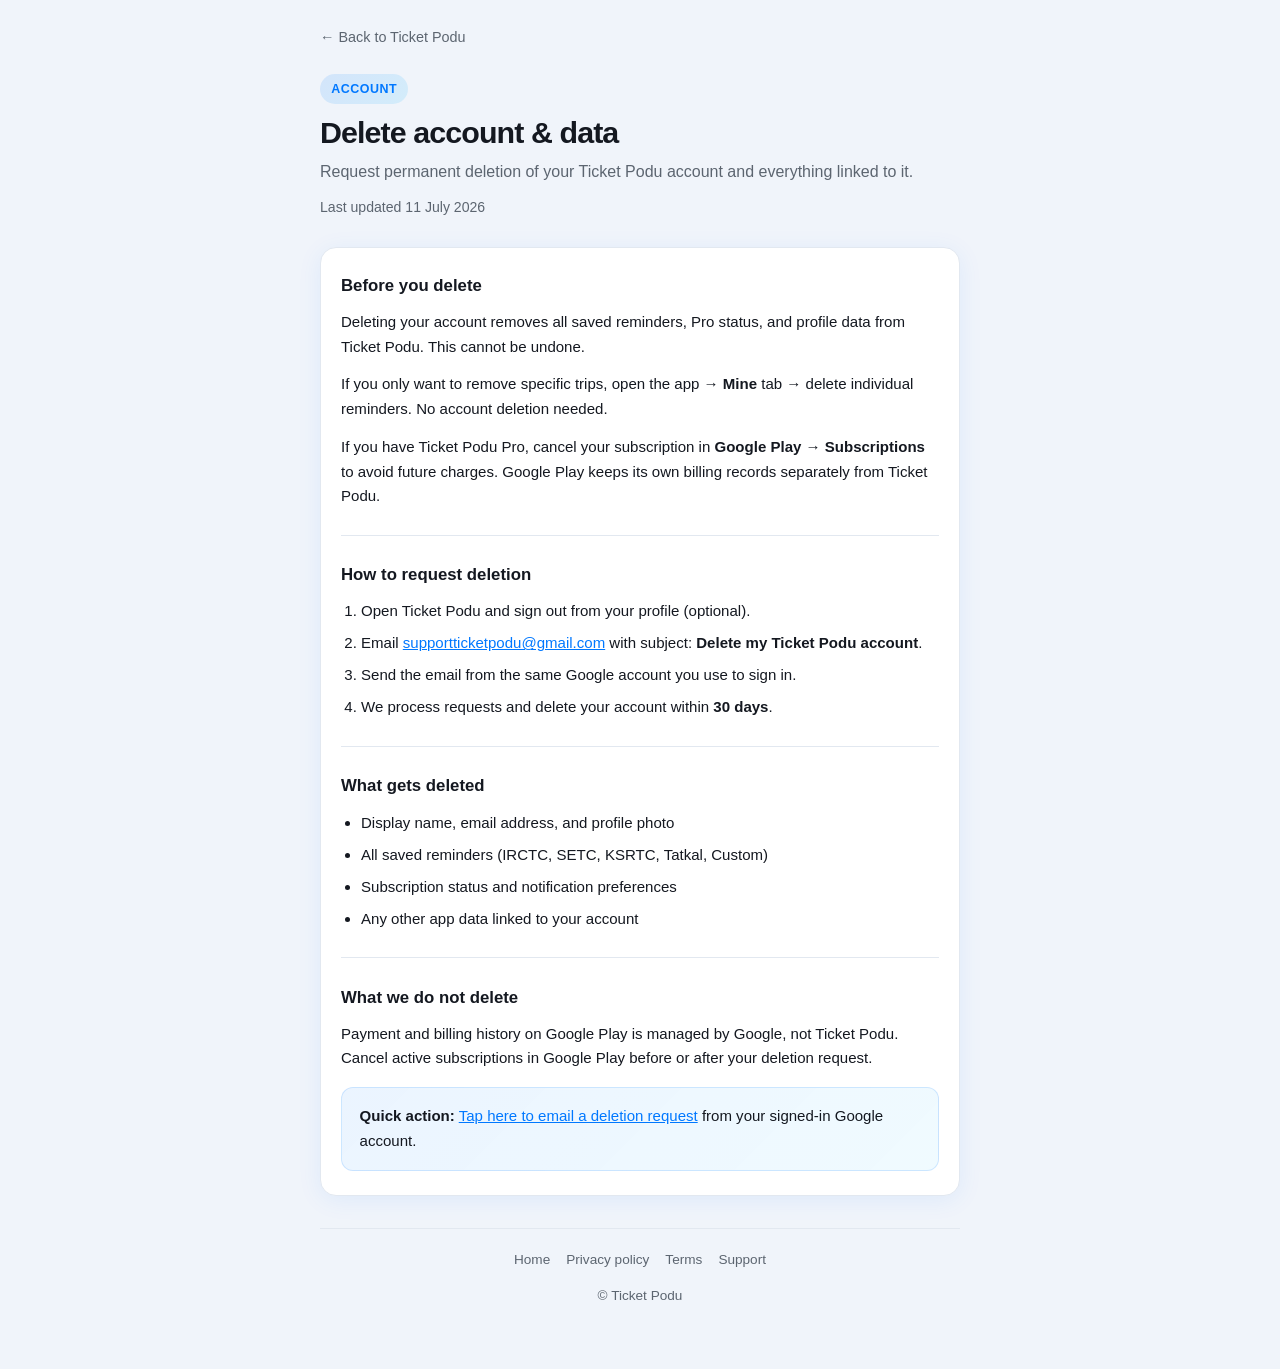
==== delete-account.html @ 162ccf52 "Split into separate pages for privacy, terms, delete account, and support. Home hub links to dedicat" ====
<!DOCTYPE html>
<html lang="en">
<head>
  <meta charset="UTF-8">
  <meta name="viewport" content="width=device-width, initial-scale=1.0">
  <meta name="description" content="How to delete your Ticket Podu account and associated data.">
  <title>Delete Account &amp; Data — Ticket Podu</title>
  <link rel="stylesheet" href="styles.css">
</head>
<body>
  <main class="wrap">
    <div class="top-bar">
      <a class="back-link" href="index.html">← Back to Ticket Podu</a>
    </div>

    <header class="page-hero">
      <span class="label">Account</span>
      <h1>Delete account &amp; data</h1>
      <p class="lead">
        Request permanent deletion of your Ticket Podu account and everything linked to it.
      </p>
      <p class="updated">Last updated 11 July 2026</p>
    </header>

    <article class="article">
      <section>
        <h2>Before you delete</h2>
        <p>
          Deleting your account removes all saved reminders, Pro status, and profile
          data from Ticket Podu. This cannot be undone.
        </p>
        <p>
          If you only want to remove specific trips, open the app → <strong>Mine</strong>
          tab → delete individual reminders. No account deletion needed.
        </p>
        <p>
          If you have Ticket Podu Pro, cancel your subscription in
          <strong>Google Play → Subscriptions</strong> to avoid future charges.
          Google Play keeps its own billing records separately from Ticket Podu.
        </p>
      </section>

      <section>
        <h2>How to request deletion</h2>
        <ol>
          <li>Open Ticket Podu and sign out from your profile (optional).</li>
          <li>
            Email
            <a href="mailto:supportticketpodu@gmail.com?subject=Delete%20my%20Ticket%20Podu%20account">supportticketpodu@gmail.com</a>
            with subject: <strong>Delete my Ticket Podu account</strong>.
          </li>
          <li>Send the email from the same Google account you use to sign in.</li>
          <li>We process requests and delete your account within <strong>30 days</strong>.</li>
        </ol>
      </section>

      <section>
        <h2>What gets deleted</h2>
        <ul>
          <li>Display name, email address, and profile photo</li>
          <li>All saved reminders (IRCTC, SETC, KSRTC, Tatkal, Custom)</li>
          <li>Subscription status and notification preferences</li>
          <li>Any other app data linked to your account</li>
        </ul>
      </section>

      <section>
        <h2>What we do not delete</h2>
        <p>
          Payment and billing history on Google Play is managed by Google, not
          Ticket Podu. Cancel active subscriptions in Google Play before or after
          your deletion request.
        </p>
      </section>

      <div class="callout">
        <p>
          <strong>Quick action:</strong>
          <a href="mailto:supportticketpodu@gmail.com?subject=Delete%20my%20Ticket%20Podu%20account">Tap here to email a deletion request</a>
          from your signed-in Google account.
        </p>
      </div>
    </article>

    <footer class="site-footer">
      <nav>
        <a href="index.html">Home</a>
        <a href="privacy-policy.html">Privacy policy</a>
        <a href="terms-and-conditions.html">Terms</a>
        <a href="support.html">Support</a>
      </nav>
      <p>&copy; Ticket Podu</p>
    </footer>
  </main>
</body>
</html>
---- styles.css ----
:root {
  color-scheme: light dark;
  --bg: #f0f4fa;
  --card: #ffffff;
  --text: #141820;
  --muted: #5c6570;
  --blue: #0078ff;
  --cyan: #00b4ff;
  --border: #e2e8f0;
  --shadow: 0 4px 24px rgba(0, 120, 255, 0.08);
  --radius: 16px;
}

@media (prefers-color-scheme: dark) {
  :root {
    --bg: #0c0e12;
    --card: #171a21;
    --text: #eef2f7;
    --muted: #9aa3b2;
    --border: #2a3140;
    --shadow: 0 4px 24px rgba(0, 0, 0, 0.35);
  }
}

* {
  box-sizing: border-box;
}

body {
  margin: 0;
  font-family: -apple-system, BlinkMacSystemFont, "Segoe UI", Roboto, Helvetica, Arial, sans-serif;
  line-height: 1.65;
  color: var(--text);
  background: var(--bg);
  min-height: 100vh;
}

a {
  color: var(--blue);
}

.wrap {
  max-width: 680px;
  margin: 0 auto;
  padding: 1.5rem 1.25rem 3rem;
}

.top-bar {
  margin-bottom: 1.5rem;
}

.back-link {
  display: inline-flex;
  align-items: center;
  gap: 0.35rem;
  color: var(--muted);
  text-decoration: none;
  font-size: 0.9rem;
  font-weight: 500;
}

.back-link:hover {
  color: var(--blue);
}

.page-hero {
  margin-bottom: 1.75rem;
}

.page-hero .label {
  display: inline-block;
  margin-bottom: 0.65rem;
  padding: 0.28rem 0.7rem;
  border-radius: 999px;
  background: linear-gradient(135deg, rgba(0, 120, 255, 0.12), rgba(0, 180, 255, 0.12));
  color: var(--blue);
  font-size: 0.78rem;
  font-weight: 700;
  letter-spacing: 0.04em;
  text-transform: uppercase;
}

.page-hero h1 {
  margin: 0 0 0.5rem;
  font-size: 1.9rem;
  line-height: 1.2;
  letter-spacing: -0.03em;
}

.page-hero .lead {
  margin: 0;
  color: var(--muted);
  font-size: 1rem;
}

.updated {
  margin-top: 0.65rem;
  color: var(--muted);
  font-size: 0.88rem;
}

.article {
  background: var(--card);
  border: 1px solid var(--border);
  border-radius: var(--radius);
  padding: 1.5rem 1.25rem;
  box-shadow: var(--shadow);
}

.article section + section {
  margin-top: 1.6rem;
  padding-top: 1.6rem;
  border-top: 1px solid var(--border);
}

.article h2 {
  margin: 0 0 0.65rem;
  font-size: 1.05rem;
}

.article p {
  margin: 0 0 0.8rem;
  font-size: 0.94rem;
}

.article p:last-child {
  margin-bottom: 0;
}

.article ul,
.article ol {
  margin: 0 0 0.8rem;
  padding-left: 1.25rem;
  font-size: 0.94rem;
}

.article li + li {
  margin-top: 0.45rem;
}

.callout {
  margin-top: 1rem;
  padding: 1rem 1.1rem;
  border-radius: 12px;
  background: linear-gradient(135deg, rgba(0, 120, 255, 0.08), rgba(0, 180, 255, 0.06));
  border: 1px solid rgba(0, 120, 255, 0.15);
  font-size: 0.92rem;
}

.callout p {
  margin: 0 0 0.5rem;
}

.callout p:last-child {
  margin-bottom: 0;
}

.site-footer {
  margin-top: 2rem;
  padding-top: 1.25rem;
  border-top: 1px solid var(--border);
  text-align: center;
  color: var(--muted);
  font-size: 0.85rem;
}

.site-footer nav {
  display: flex;
  flex-wrap: wrap;
  justify-content: center;
  gap: 0.5rem 1rem;
  margin-bottom: 0.75rem;
}

.site-footer nav a {
  color: var(--muted);
  text-decoration: none;
}

.site-footer nav a:hover {
  color: var(--blue);
}

/* Home hub */
.home-hero {
  text-align: center;
  padding: 2rem 0 1.5rem;
}

.logo-mark {
  width: 64px;
  height: 64px;
  margin: 0 auto 1rem;
  border-radius: 18px;
  background: linear-gradient(135deg, var(--blue), var(--cyan));
  display: grid;
  place-items: center;
  color: #fff;
  font-size: 1.75rem;
  font-weight: 800;
  box-shadow: 0 8px 28px rgba(0, 120, 255, 0.35);
}

.home-hero h1 {
  margin: 0 0 0.5rem;
  font-size: 2rem;
  letter-spacing: -0.03em;
}

.home-hero .tagline {
  margin: 0 auto;
  max-width: 28rem;
  color: var(--muted);
  font-size: 1rem;
}

.hub-grid {
  display: grid;
  gap: 0.85rem;
  margin-top: 1.75rem;
}

.hub-card {
  display: block;
  padding: 1.15rem 1.2rem;
  background: var(--card);
  border: 1px solid var(--border);
  border-radius: var(--radius);
  text-decoration: none;
  color: inherit;
  box-shadow: var(--shadow);
  transition: border-color 0.15s, transform 0.15s;
}

.hub-card:hover {
  border-color: var(--blue);
  transform: translateY(-2px);
}

.hub-card-top {
  display: flex;
  align-items: center;
  justify-content: space-between;
  gap: 0.75rem;
  margin-bottom: 0.4rem;
}

.hub-card h2 {
  margin: 0;
  font-size: 1.05rem;
}

.hub-card .arrow {
  color: var(--blue);
  font-size: 1.1rem;
  flex-shrink: 0;
}

.hub-card p {
  margin: 0;
  color: var(--muted);
  font-size: 0.9rem;
}

.hub-icon {
  font-size: 1.35rem;
  margin-right: 0.5rem;
}

/* Support page */
.support-grid {
  display: grid;
  gap: 0.75rem;
}

.support-btn {
  display: flex;
  align-items: flex-start;
  gap: 0.85rem;
  padding: 1rem 1.1rem;
  background: var(--card);
  border: 1px solid var(--border);
  border-radius: 12px;
  text-decoration: none;
  color: inherit;
  transition: border-color 0.15s;
}

.support-btn:hover {
  border-color: var(--blue);
}

.support-btn strong {
  display: block;
  margin-bottom: 0.15rem;
  font-size: 0.95rem;
}

.support-btn span {
  color: var(--muted);
  font-size: 0.86rem;
}

.support-btn .emoji {
  font-size: 1.4rem;
  line-height: 1;
}
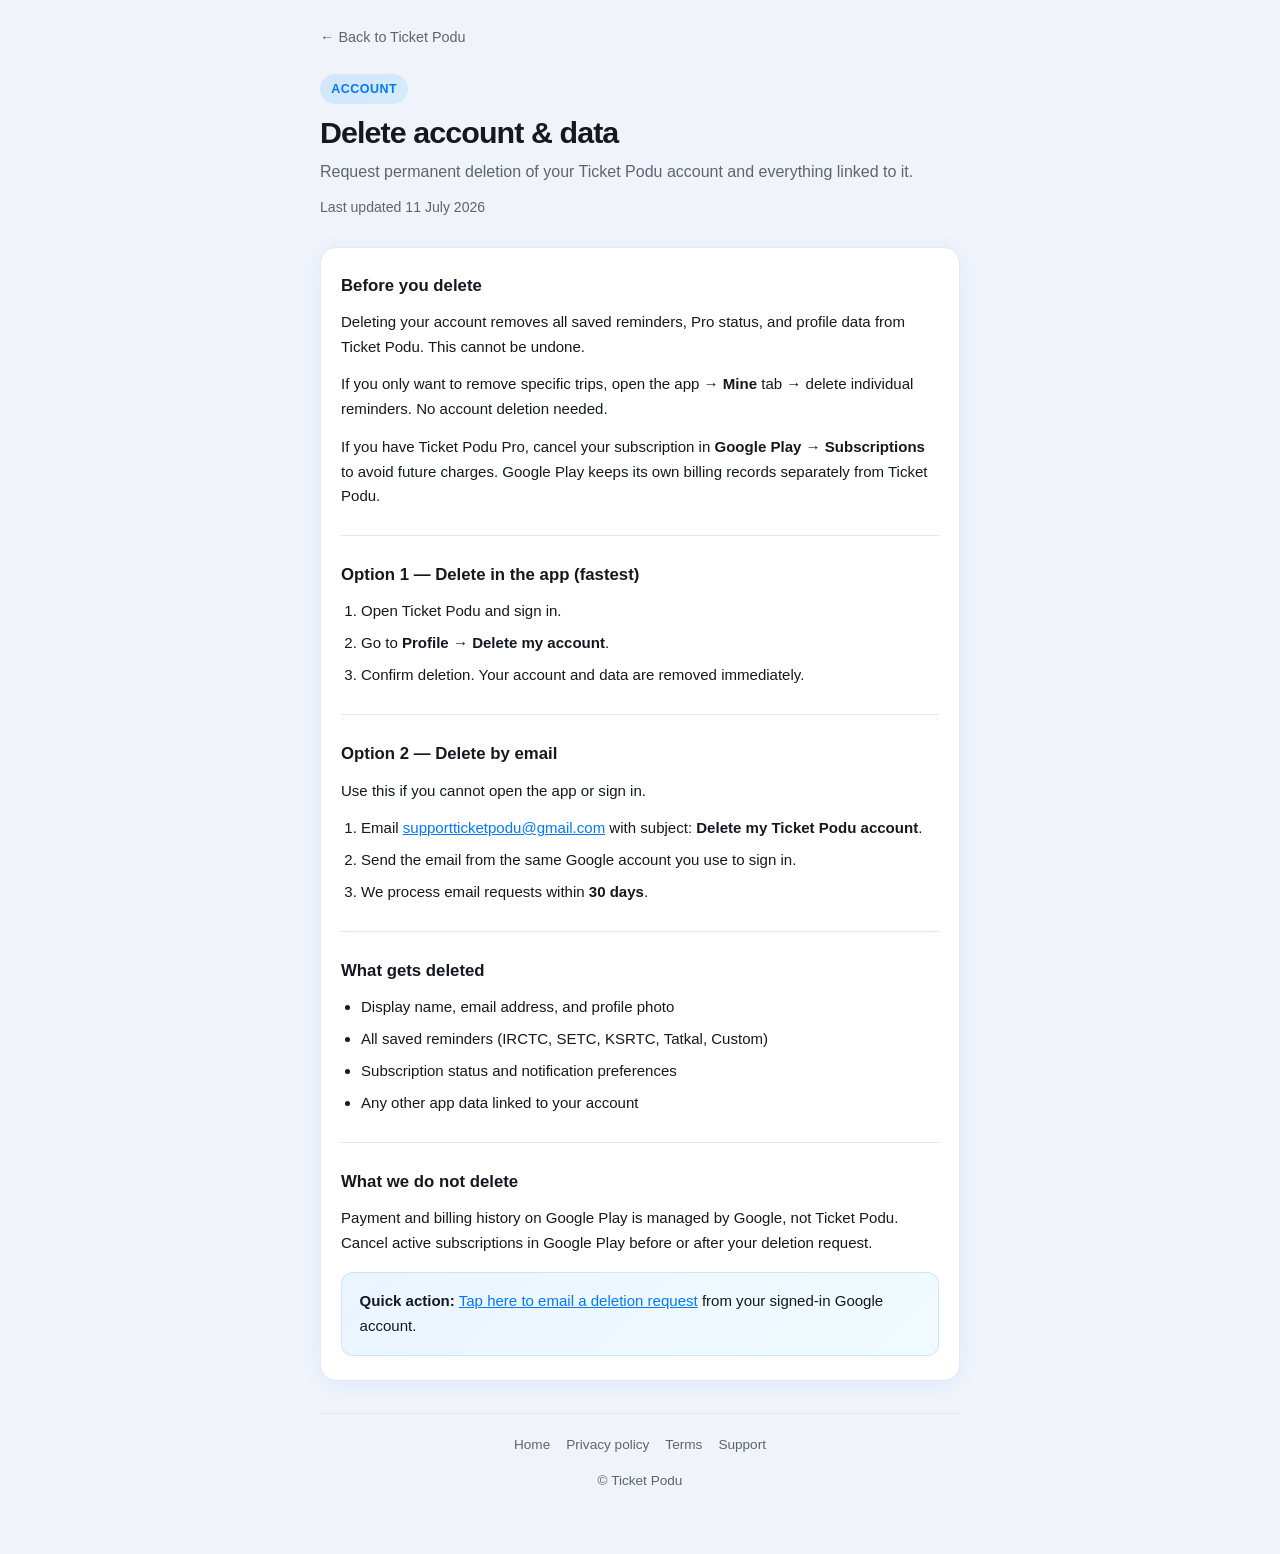
==== commit 85ee83b5: "Document in-app account deletion on delete-account page. Aligns web instructions with Profile delete" ====
--- a/delete-account.html
+++ b/delete-account.html
@@ -41,16 +41,24 @@
       </section>
 
       <section>
-        <h2>How to request deletion</h2>
+        <h2>Option 1 — Delete in the app (fastest)</h2>
         <ol>
-          <li>Open Ticket Podu and sign out from your profile (optional).</li>
-          <li>
-            Email
+          <li>Open Ticket Podu and sign in.</li>
+          <li>Go to <strong>Profile</strong> → <strong>Delete my account</strong>.</li>
+          <li>Confirm deletion. Your account and data are removed immediately.</li>
+        </ol>
+      </section>
+
+      <section>
+        <h2>Option 2 — Delete by email</h2>
+        <p>Use this if you cannot open the app or sign in.</p>
+        <ol>
+          <li>Email
             <a href="mailto:supportticketpodu@gmail.com?subject=Delete%20my%20Ticket%20Podu%20account">supportticketpodu@gmail.com</a>
             with subject: <strong>Delete my Ticket Podu account</strong>.
           </li>
           <li>Send the email from the same Google account you use to sign in.</li>
-          <li>We process requests and delete your account within <strong>30 days</strong>.</li>
+          <li>We process email requests within <strong>30 days</strong>.</li>
         </ol>
       </section>
 
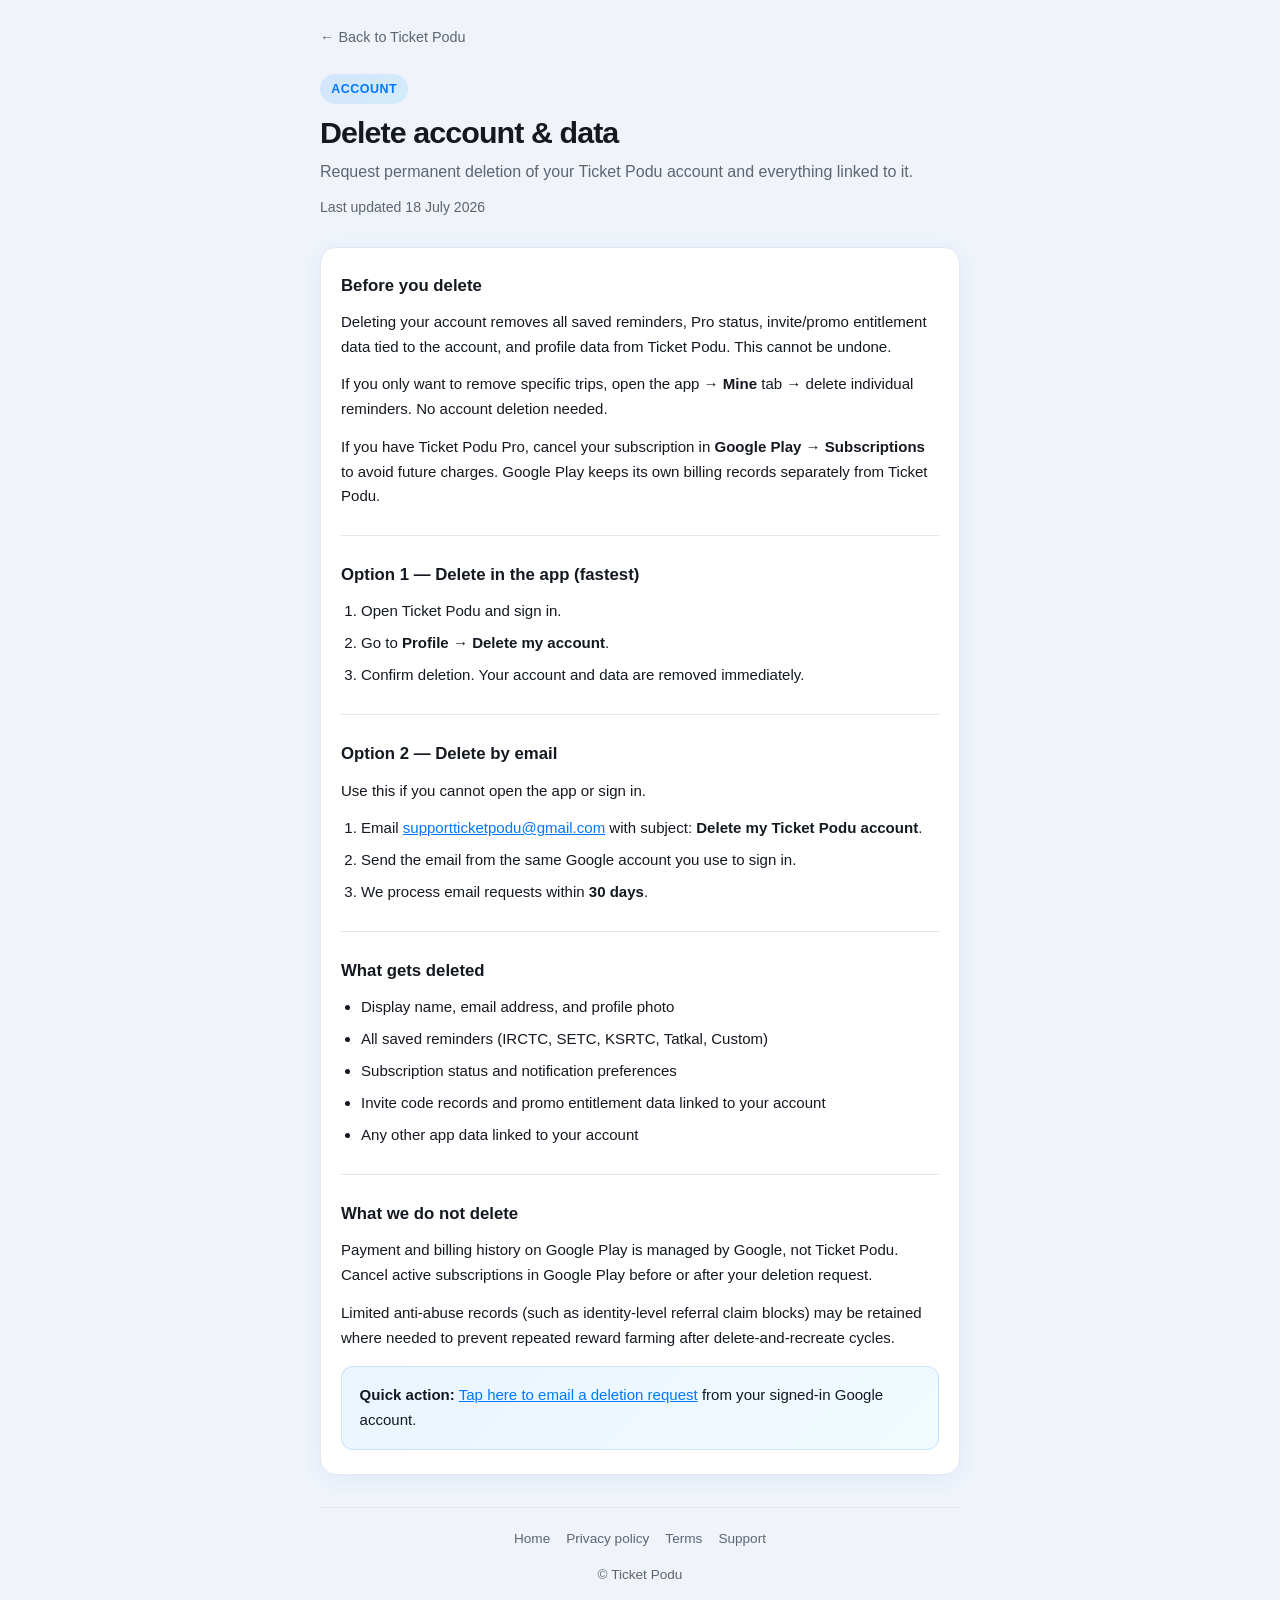
==== commit 3b7ae230: "update the change" ====
--- a/delete-account.html
+++ b/delete-account.html
@@ -19,15 +19,16 @@
       <p class="lead">
         Request permanent deletion of your Ticket Podu account and everything linked to it.
       </p>
-      <p class="updated">Last updated 11 July 2026</p>
+      <p class="updated">Last updated 18 July 2026</p>
     </header>
 
     <article class="article">
       <section>
         <h2>Before you delete</h2>
         <p>
-          Deleting your account removes all saved reminders, Pro status, and profile
-          data from Ticket Podu. This cannot be undone.
+          Deleting your account removes all saved reminders, Pro status,
+          invite/promo entitlement data tied to the account, and profile data
+          from Ticket Podu. This cannot be undone.
         </p>
         <p>
           If you only want to remove specific trips, open the app → <strong>Mine</strong>
@@ -68,6 +69,7 @@
           <li>Display name, email address, and profile photo</li>
           <li>All saved reminders (IRCTC, SETC, KSRTC, Tatkal, Custom)</li>
           <li>Subscription status and notification preferences</li>
+          <li>Invite code records and promo entitlement data linked to your account</li>
           <li>Any other app data linked to your account</li>
         </ul>
       </section>
@@ -78,6 +80,11 @@
           Payment and billing history on Google Play is managed by Google, not
           Ticket Podu. Cancel active subscriptions in Google Play before or after
           your deletion request.
+        </p>
+        <p>
+          Limited anti-abuse records (such as identity-level referral claim
+          blocks) may be retained where needed to prevent repeated reward farming
+          after delete-and-recreate cycles.
         </p>
       </section>
 
--- a/styles.css
+++ b/styles.css
@@ -237,6 +237,11 @@
   transform: translateY(-2px);
 }
 
+.hub-card-featured {
+  border-color: rgba(0, 120, 255, 0.25);
+  background: linear-gradient(160deg, rgba(0, 120, 255, 0.04), rgba(0, 180, 255, 0.03));
+}
+
 .hub-card-top {
   display: flex;
   align-items: center;
